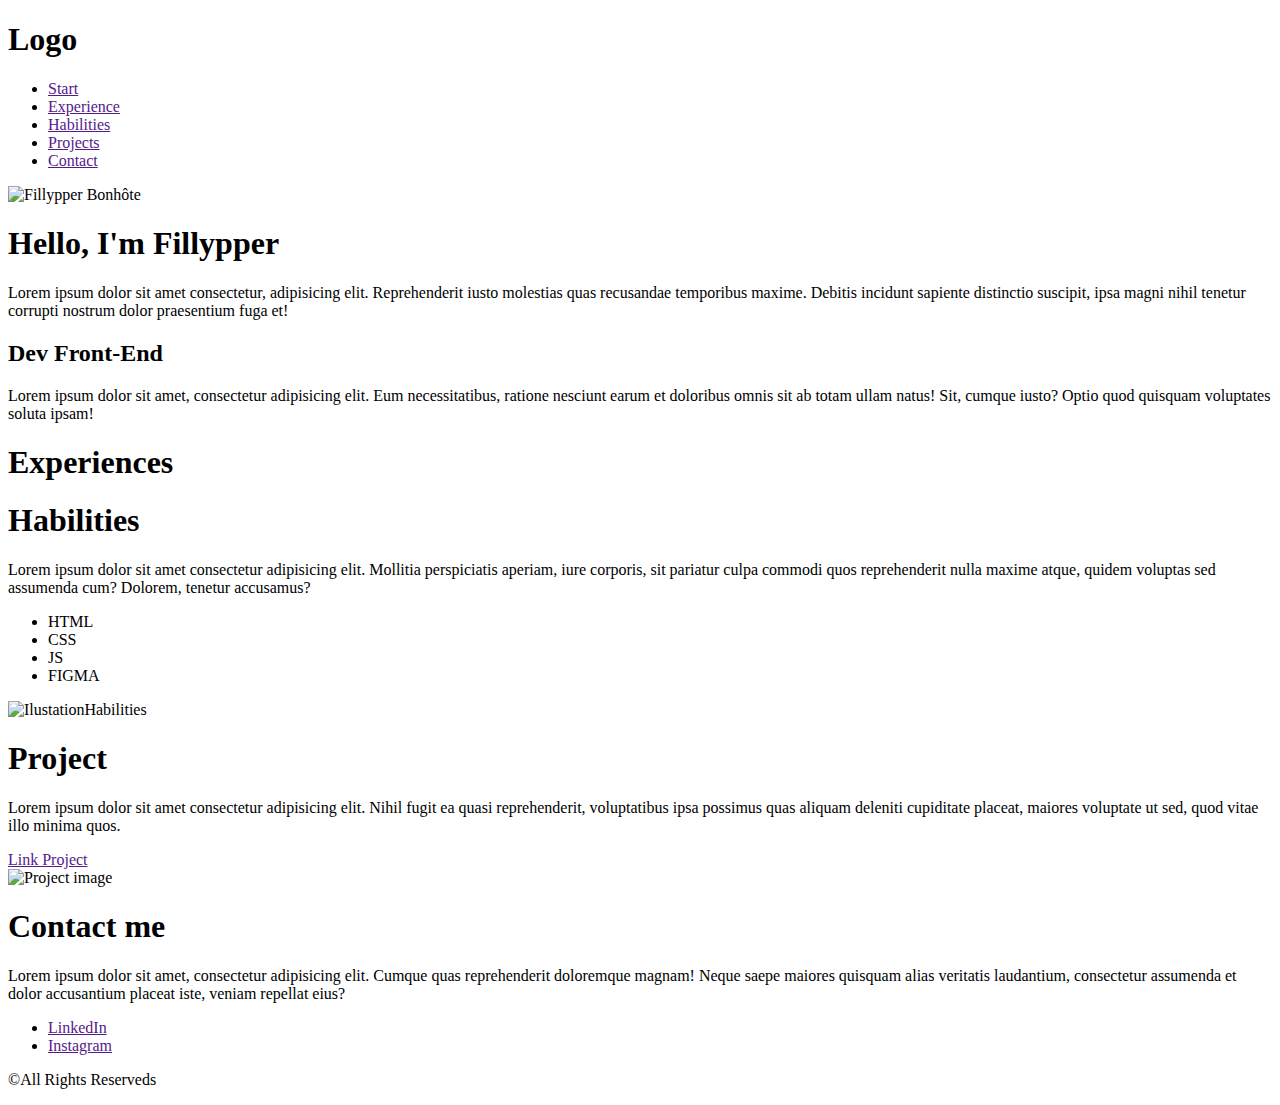
==== web/portifolio/index.html @ 379071f2 "." ====
<!DOCTYPE html>
<html lang="en">

<head>
    <meta charset="UTF-8">
    <meta name="viewport" content="width=device-width, initial-scale=1.0">
    <title>Luiz Fillypper</title>
    <link rel="stylesheet" href="main.css">
</head>

<body>
    <!-- start of heading -->
    <header id="navegation">
        <h1>Logo</h1>
        <nav>
            <ul>
                <li><a href="">Start</a></li>
                <li><a href="">Experience</a></li>
                <li><a href="">Habilities</a></li>
                <li><a href="">Projects</a></li>
                <li><a href="">Contact</a></li>
            </ul>
        </nav>
    </header>
    <!-- End Heading -->
    <!-- Start of start -->
    <section id="start">
        <div class="startApresentation">
            <img src="" alt="Fillypper Bonhôte">
            <h1>Hello, I'm Fillypper</h1>
            <p>Lorem ipsum dolor sit amet consectetur, adipisicing elit. Reprehenderit iusto molestias quas
                recusandae temporibus maxime. Debitis incidunt sapiente distinctio suscipit, ipsa magni nihil
                tenetur corrupti nostrum dolor praesentium fuga et!</p>
        </div>

        <div class="startAbout">
            <h2>Dev Front-End</h2>
            <p>Lorem ipsum dolor sit amet, consectetur adipisicing elit. Eum necessitatibus, ratione nesciunt earum
                et doloribus omnis sit ab totam ullam natus! Sit, cumque iusto? Optio quod quisquam voluptates
                soluta ipsam!</p>
        </div>
    </section>
    <!-- End section start -->
    <!-- Start of section Experience -->
    <section id="experience">
        <h1>Experiences</h1>
        <div class="experiencesContainer">
            <div></div>
            <div></div>
            <div></div>
            <div></div>
            <div></div>
        </div>
    </section>
    <!-- End of Experiences -->
    <!-- Start of section Habilities -->
    <section id="habilities">
        <div class="habilitiesTitle">
            <h1>Habilities</h1>
            <p>Lorem ipsum dolor sit amet consectetur adipisicing elit. Mollitia perspiciatis aperiam, iure corporis,
                sit pariatur culpa commodi quos reprehenderit nulla maxime atque, quidem voluptas sed assumenda cum?
                Dolorem, tenetur accusamus? </p>
        </div>

        <div>
            <ul>
                <li>HTML</li>
                <li>CSS</li>
                <li>JS</li>
                <li>FIGMA</li>
            </ul>
        </div>
        <img src="" alt="IlustationHabilities">

    </section>
    <!-- End of section Habilities -->
    <!-- Start of section Projects -->
    <section id="projects">
        <div>
            <h1>Project</h1>

            <div class="Project">
                <p>Lorem ipsum dolor sit amet consectetur adipisicing elit. Nihil fugit ea quasi reprehenderit,
                    voluptatibus ipsa possimus quas aliquam deleniti cupiditate placeat, maiores voluptate ut sed, quod
                    vitae illo minima quos.</p>
                <a href="">Link Project</a>
            </div>
            <img src="" alt="Project image">
        </div>
    </section>
    <!-- End of section Projects -->
    <!-- Satrt Section Contact -->

    <section id="contact">
        <h1>Contact me</h1>
        <p>Lorem ipsum dolor sit amet, consectetur adipisicing elit. Cumque quas reprehenderit doloremque magnam! Neque
            saepe maiores quisquam alias veritatis laudantium, consectetur assumenda et dolor accusantium placeat iste,
            veniam repellat eius?</p>
        <ul>
            <li><a href="">LinkedIn</a></li>
            <li><a href="">Instagram</a></li>
        </ul>
    </section>
    <!-- End of Contact -->
    <!-- Start of Footer -->
    <footer id="footer">
        <p>&copy;All Rights Reserveds</p>
    </footer>
    <!-- End of footer -->
</body>

</html>
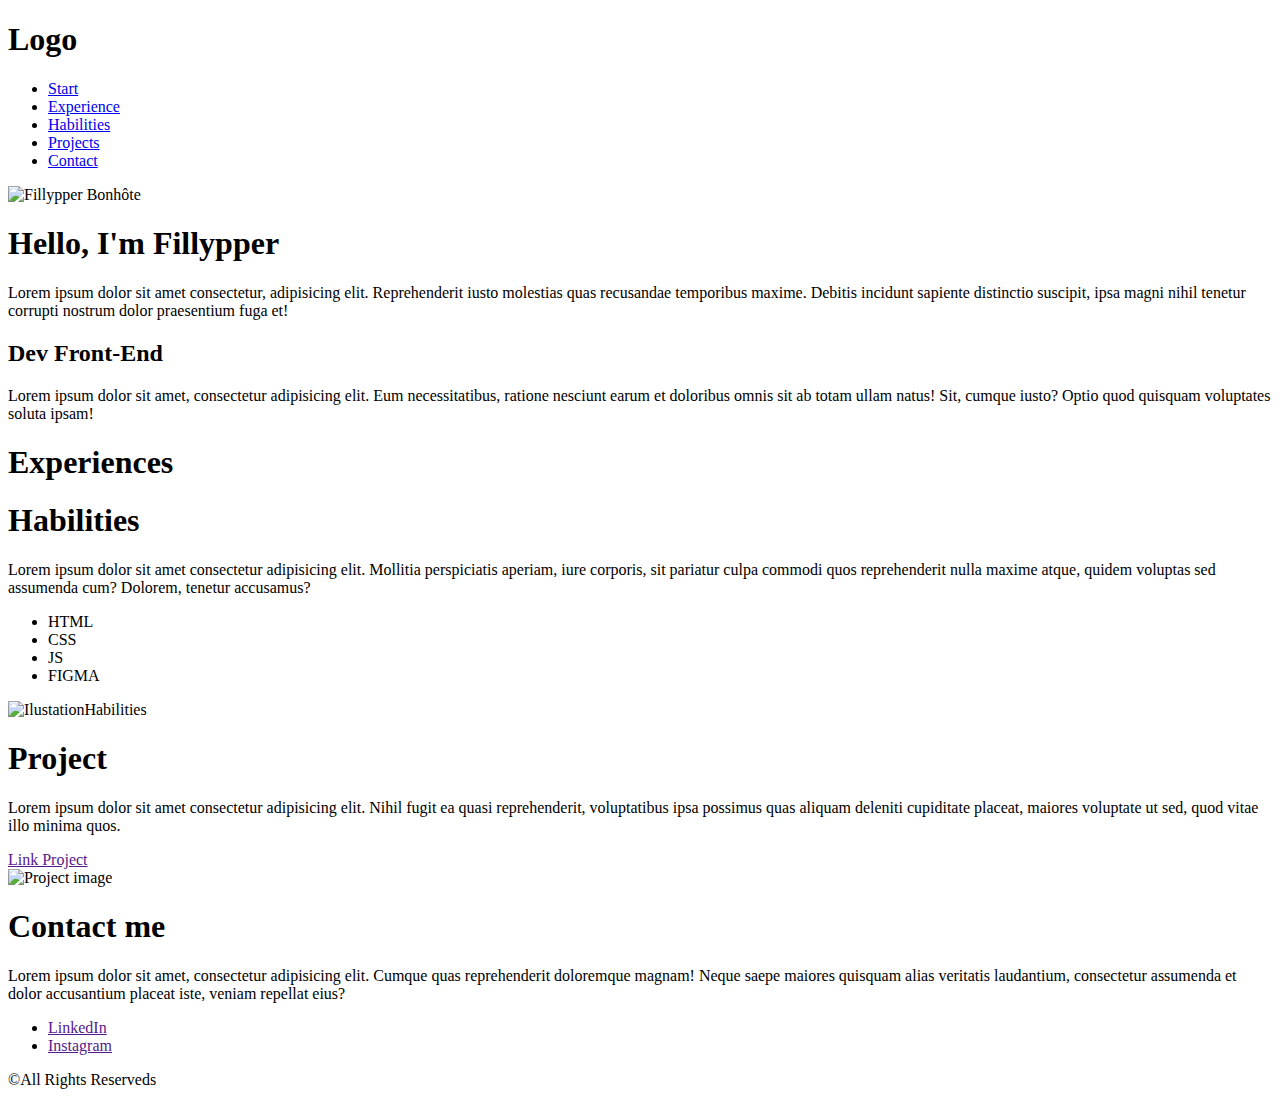
==== commit 07740a4d: "adding ids in to section start" ====
--- a/web/portifolio/index.html
+++ b/web/portifolio/index.html
@@ -14,11 +14,11 @@
         <h1>Logo</h1>
         <nav>
             <ul>
-                <li><a href="">Start</a></li>
-                <li><a href="">Experience</a></li>
-                <li><a href="">Habilities</a></li>
-                <li><a href="">Projects</a></li>
-                <li><a href="">Contact</a></li>
+                <li><a href="start">Start</a></li>
+                <li><a href="experience">Experience</a></li>
+                <li><a href="habilities">Habilities</a></li>
+                <li><a href="projects">Projects</a></li>
+                <li><a href="contact">Contact</a></li>
             </ul>
         </nav>
     </header>
@@ -26,7 +26,7 @@
     <!-- Start of start -->
     <section id="start">
         <div class="startApresentation">
-            <img src="" alt="Fillypper Bonhôte">
+            <img src="https://encrypted-tbn0.gstatic.com/images?q=tbn:ANd9GcRfjNzmIX2nKaOAEvug7fTXZwu-cmm2flJt0g&s" alt="Fillypper Bonhôte">
             <h1>Hello, I'm Fillypper</h1>
             <p>Lorem ipsum dolor sit amet consectetur, adipisicing elit. Reprehenderit iusto molestias quas
                 recusandae temporibus maxime. Debitis incidunt sapiente distinctio suscipit, ipsa magni nihil
@@ -85,7 +85,7 @@
                     vitae illo minima quos.</p>
                 <a href="">Link Project</a>
             </div>
-            <img src="" alt="Project image">
+            <img src="https://encrypted-tbn0.gstatic.com/images?q=tbn:ANd9GcSnXXHmNeeD6SCLop2Biue-0wmBOluSh4gemQ&s" alt="Project image">
         </div>
     </section>
     <!-- End of section Projects -->
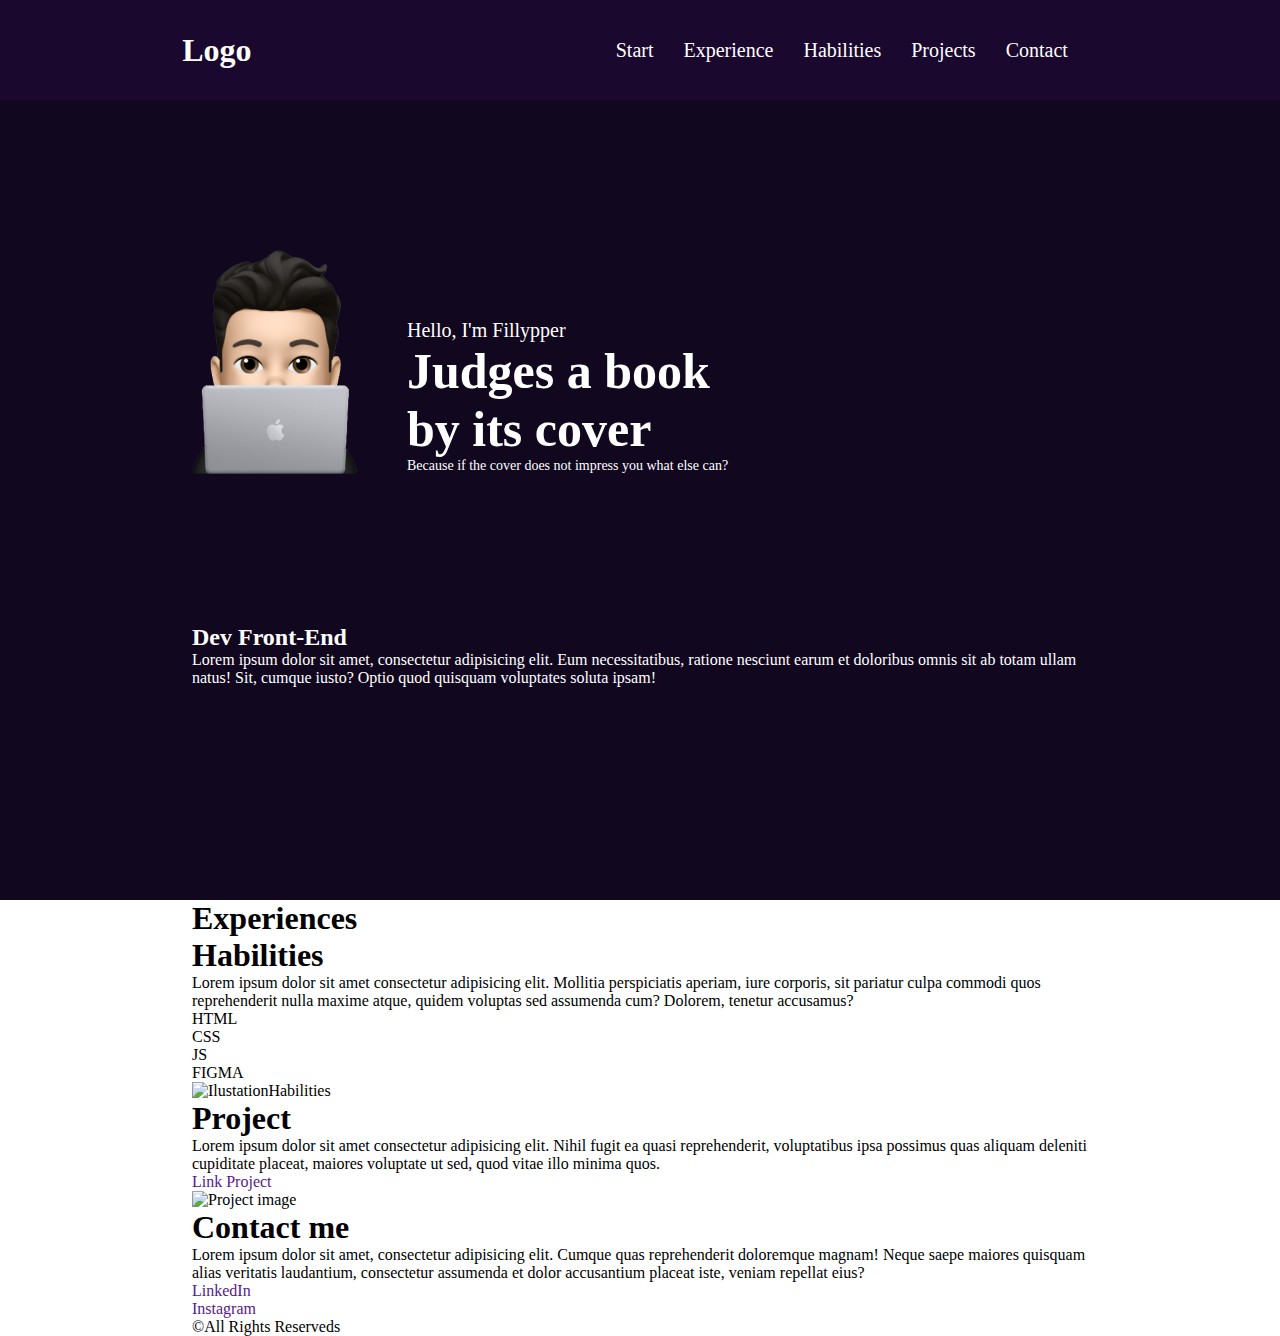
==== commit 06f0ee7c: "implementing variables in css, use it in some ids and class" ====
--- a/web/portifolio/index.html
+++ b/web/portifolio/index.html
@@ -26,11 +26,12 @@
     <!-- Start of start -->
     <section id="start">
         <div class="startApresentation">
-            <img src="https://encrypted-tbn0.gstatic.com/images?q=tbn:ANd9GcRfjNzmIX2nKaOAEvug7fTXZwu-cmm2flJt0g&s" alt="Fillypper Bonhôte">
-            <h1>Hello, I'm Fillypper</h1>
-            <p>Lorem ipsum dolor sit amet consectetur, adipisicing elit. Reprehenderit iusto molestias quas
-                recusandae temporibus maxime. Debitis incidunt sapiente distinctio suscipit, ipsa magni nihil
-                tenetur corrupti nostrum dolor praesentium fuga et!</p>
+            <img src="./assets/images/image 1.png" alt="Fillypper Bonhôte">
+            <div>
+                <span>Hello, I'm Fillypper</span>
+                <h1>Judges a book <br> by its cover</h1>
+                <p>Because if the cover does not impress you what else can?</p>
+            </div>
         </div>
 
         <div class="startAbout">
@@ -85,7 +86,8 @@
                     vitae illo minima quos.</p>
                 <a href="">Link Project</a>
             </div>
-            <img src="https://encrypted-tbn0.gstatic.com/images?q=tbn:ANd9GcSnXXHmNeeD6SCLop2Biue-0wmBOluSh4gemQ&s" alt="Project image">
+            <img src="https://encrypted-tbn0.gstatic.com/images?q=tbn:ANd9GcSnXXHmNeeD6SCLop2Biue-0wmBOluSh4gemQ&s"
+                alt="Project image">
         </div>
     </section>
     <!-- End of section Projects -->
--- a/web/portifolio/main.css
+++ b/web/portifolio/main.css
@@ -0,0 +1,9 @@
+@import url(./assets/styles/global.css);
+@import url(./assets/styles/navegation.css);
+@import url(./assets/styles/start.css);
+@import url(./assets/styles/experience.css);
+@import url(./assets/styles/habilities.css);
+@import url(./assets/styles/projects.css);
+@import url(./assets/styles/contact.css);
+@import url(./assets/styles/footer.css);
+
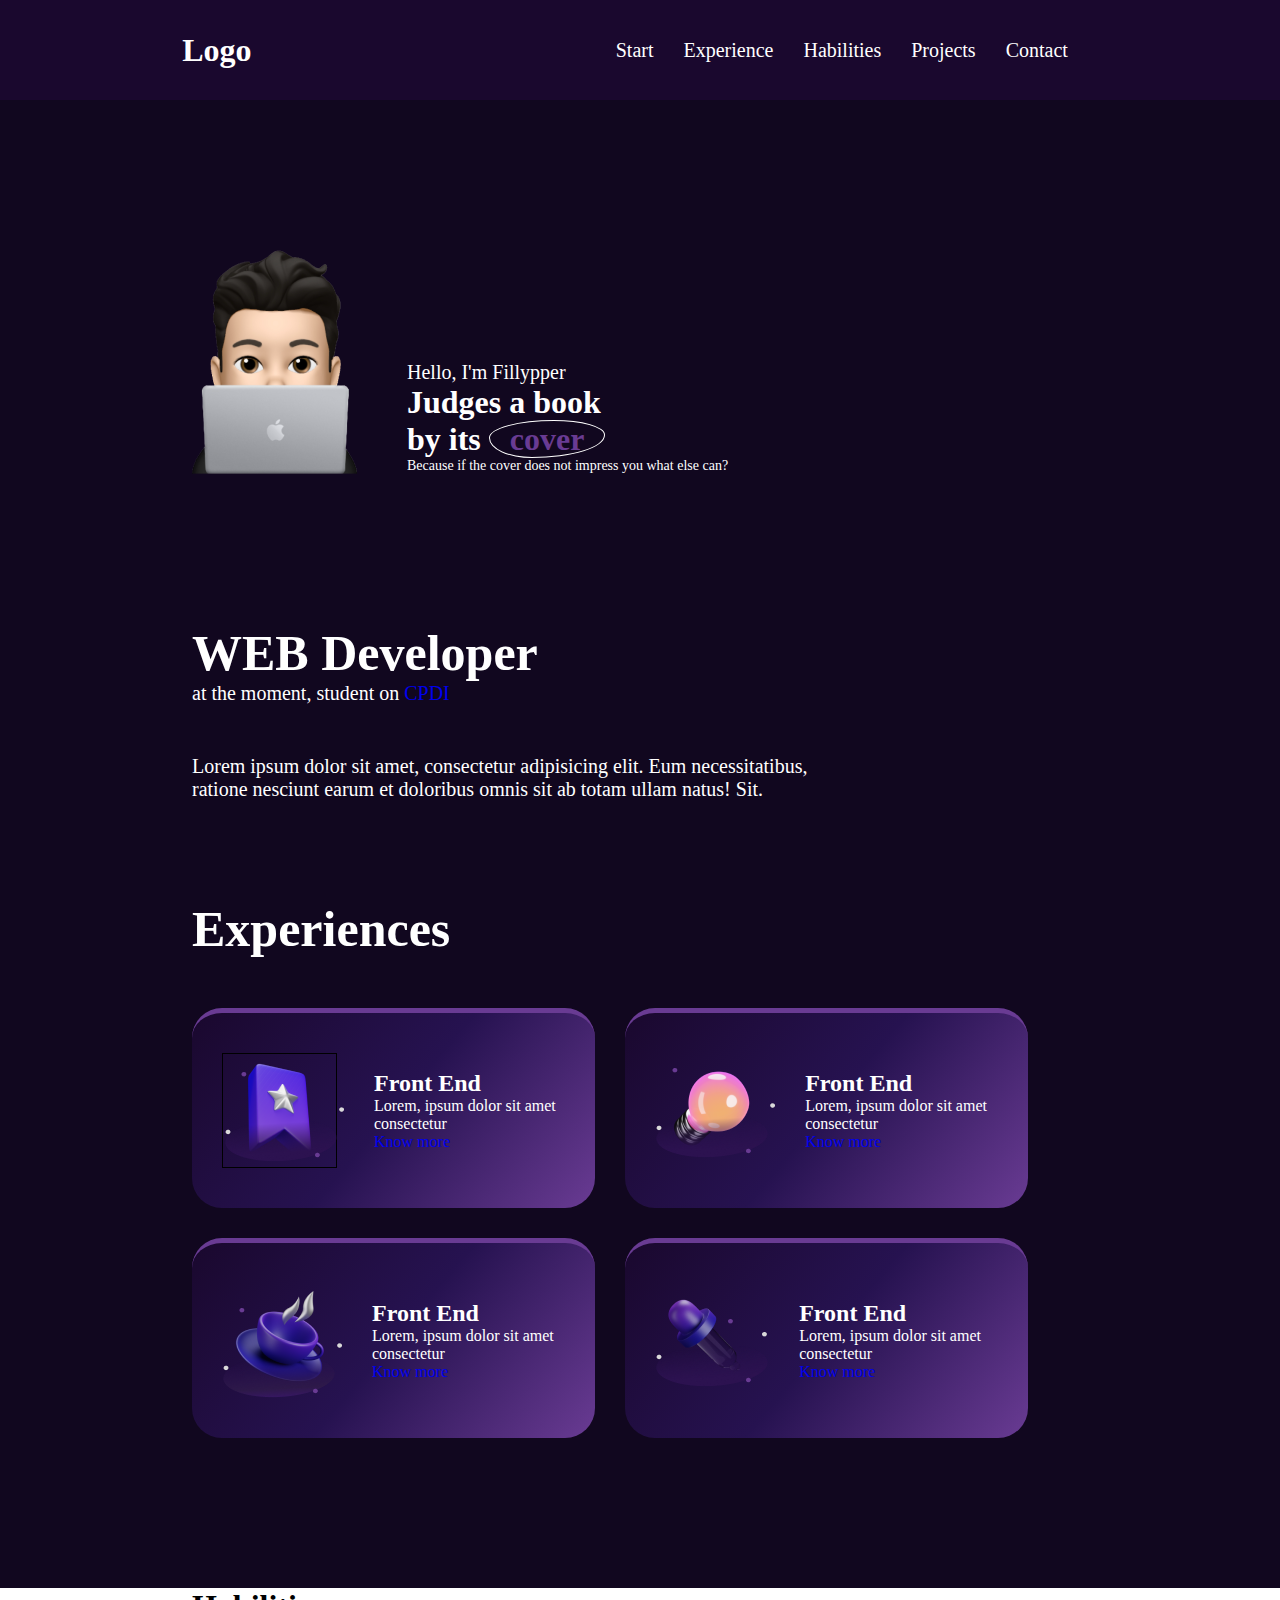
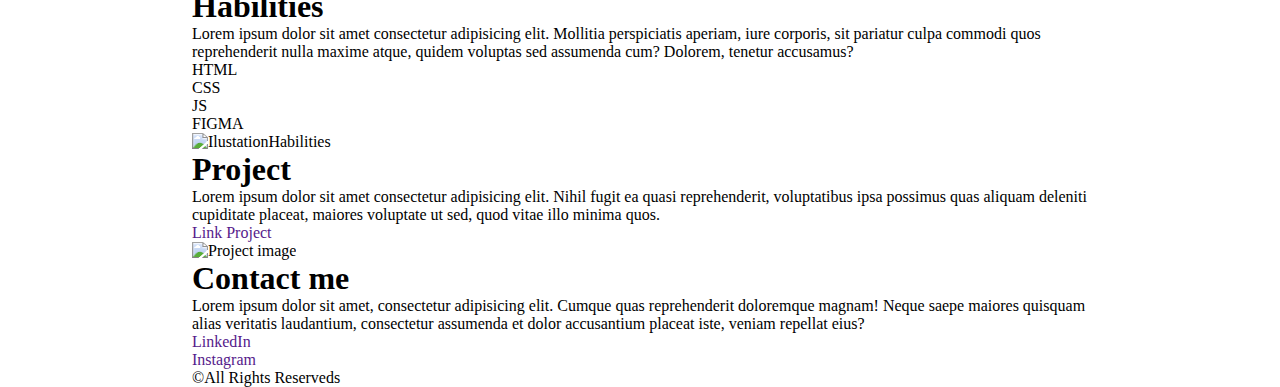
==== commit f8ec3a2a: "update of final version by file in 31/07" ====
--- a/web/portifolio/index.html
+++ b/web/portifolio/index.html
@@ -15,7 +15,7 @@
         <nav>
             <ul>
                 <li><a href="start">Start</a></li>
-                <li><a href="experience">Experience</a></li>
+                <li><a href="experiences">Experience</a></li>
                 <li><a href="habilities">Habilities</a></li>
                 <li><a href="projects">Projects</a></li>
                 <li><a href="contact">Contact</a></li>
@@ -29,29 +29,57 @@
             <img src="./assets/images/image 1.png" alt="Fillypper Bonhôte">
             <div>
                 <span>Hello, I'm Fillypper</span>
-                <h1>Judges a book <br> by its cover</h1>
+                <h1>Judges a book <br> by its <b>cover</b></h1>
                 <p>Because if the cover does not impress you what else can?</p>
             </div>
         </div>
 
         <div class="startAbout">
-            <h2>Dev Front-End</h2>
+            <h2>WEB Developer</h2>
+            <h3>at the moment, student on <a target="_blank" href="https://www.cpdi.org.br/">CPDI</a></h3>
             <p>Lorem ipsum dolor sit amet, consectetur adipisicing elit. Eum necessitatibus, ratione nesciunt earum
-                et doloribus omnis sit ab totam ullam natus! Sit, cumque iusto? Optio quod quisquam voluptates
-                soluta ipsam!</p>
+                et doloribus omnis sit ab totam ullam natus! Sit.</p>
         </div>
     </section>
     <!-- End section start -->
     <!-- Start of section Experience -->
-    <section id="experience">
+    <section id="experiences">
         <h1>Experiences</h1>
         <div class="experiencesContainer">
-            <div></div>
-            <div></div>
-            <div></div>
-            <div></div>
-            <div></div>
+            <div>
+                <img src="./assets/images/Group 1.png" alt="Experience Ilustration">
+                <div>
+                    <h2>Front End</h2>
+                    <p>Lorem, ipsum dolor sit amet consectetur </p>
+                    <a target="_blank" href="./assets/images/Experience.png">Know more</a>
+                </div>
+            </div>
+            <div>
+                <img src="./assets/images/Group 1 (2).png" alt="Experience Ilustration">
+                <div>
+                    <h2>Front End</h2>
+                    <p>Lorem, ipsum dolor sit amet consectetur </p>
+                    <a target="_blank" href="./assets/images/Experience (1).png">Know more</a>
+                </div>
+            </div>
+            <div>
+                <img src="./assets/images/Group 1 (1).png" alt="Experience Ilustration">
+                <div>
+                    <h2>Front End</h2>
+                    <p>Lorem, ipsum dolor sit amet consectetur </p>
+                    <a target="_blank" href="./assets/images/Experience (2).png">Know more</a>
+                </div>
+            </div>
+            <div>
+                <img src="./assets/images/Group 1 (3).png" alt="Experience Ilustration">
+                <div>
+                    <h2>Front End</h2>
+                    <p>Lorem, ipsum dolor sit amet consectetur </p>
+                    <a target="_blank" href="./assets/images/Experience (3).png">Know more</a>
+                </div>
+            </div>
         </div>
+        
     </section>
     <!-- End of Experiences -->
     <!-- Start of section Habilities -->
--- a/web/portifolio/main.css
+++ b/web/portifolio/main.css
@@ -1,7 +1,7 @@
 @import url(./assets/styles/global.css);
 @import url(./assets/styles/navegation.css);
 @import url(./assets/styles/start.css);
-@import url(./assets/styles/experience.css);
+@import url(./assets/styles/experiences.css);
 @import url(./assets/styles/habilities.css);
 @import url(./assets/styles/projects.css);
 @import url(./assets/styles/contact.css);
